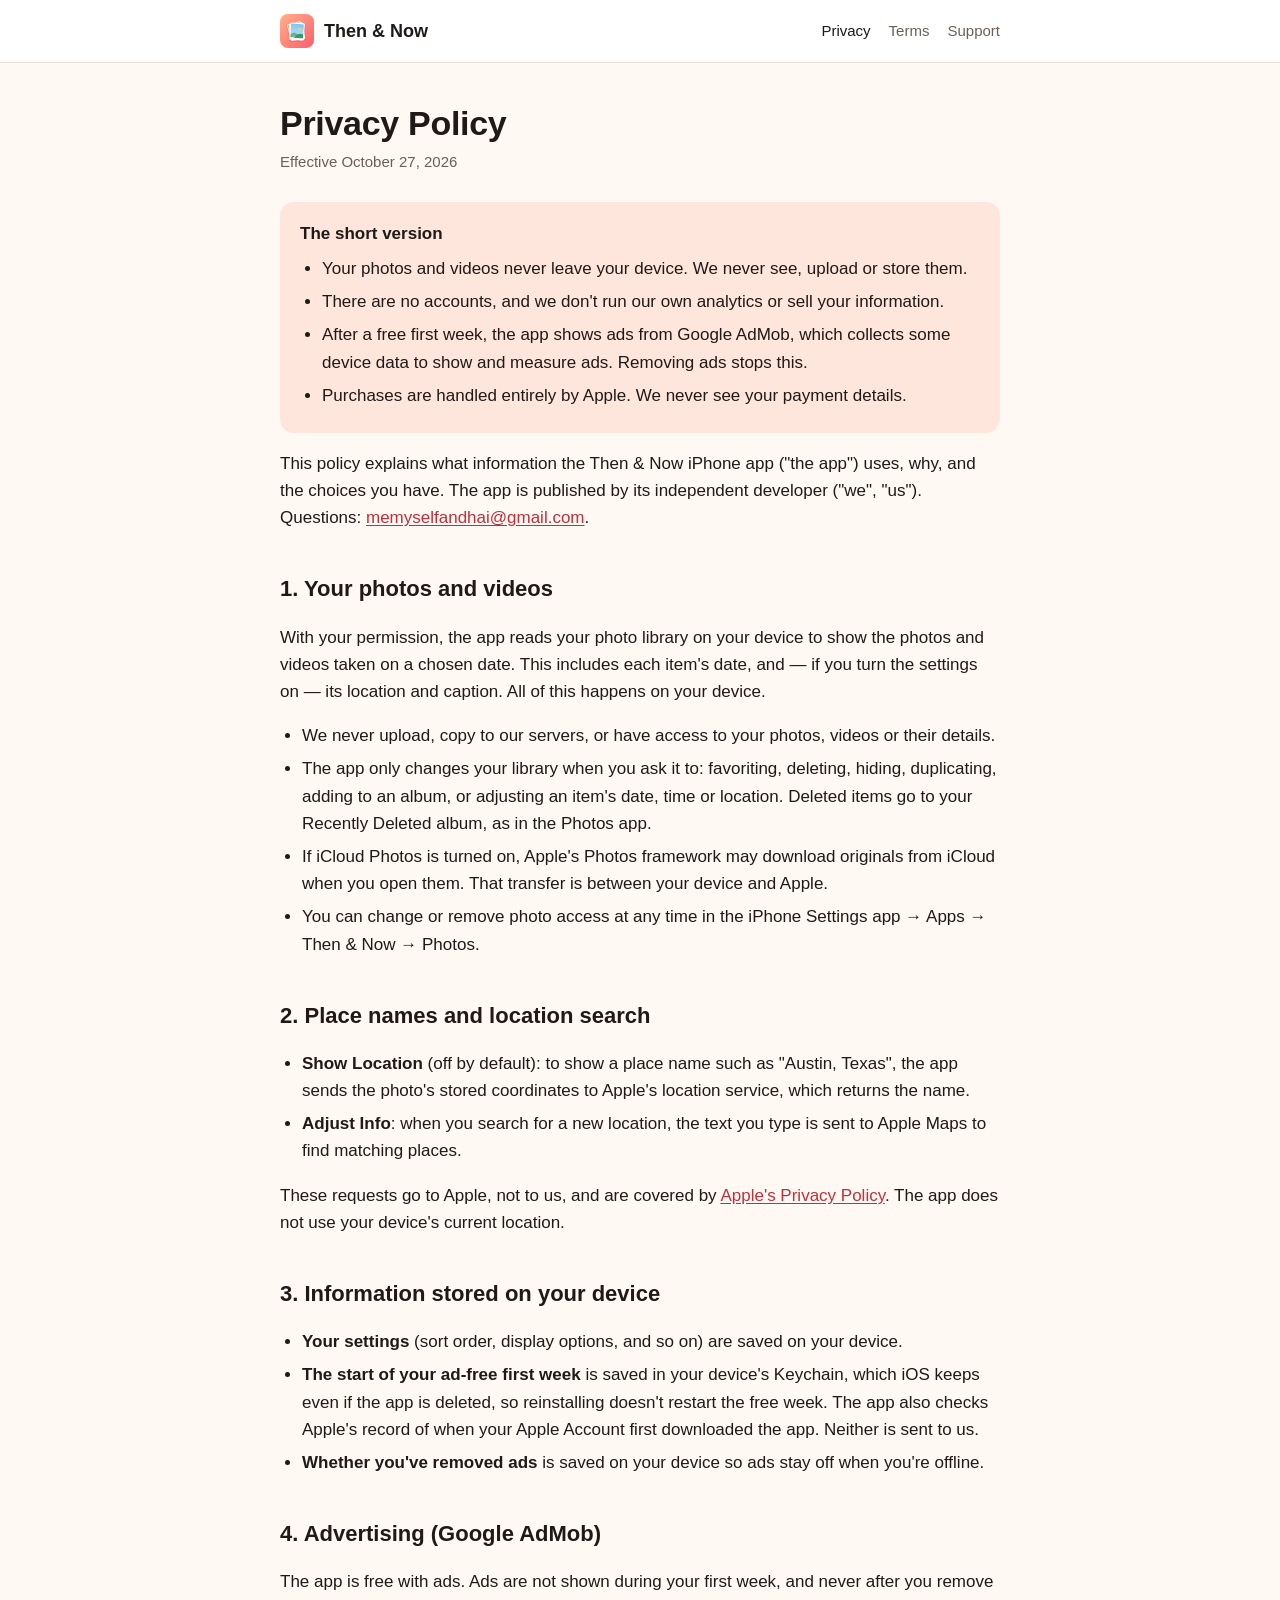
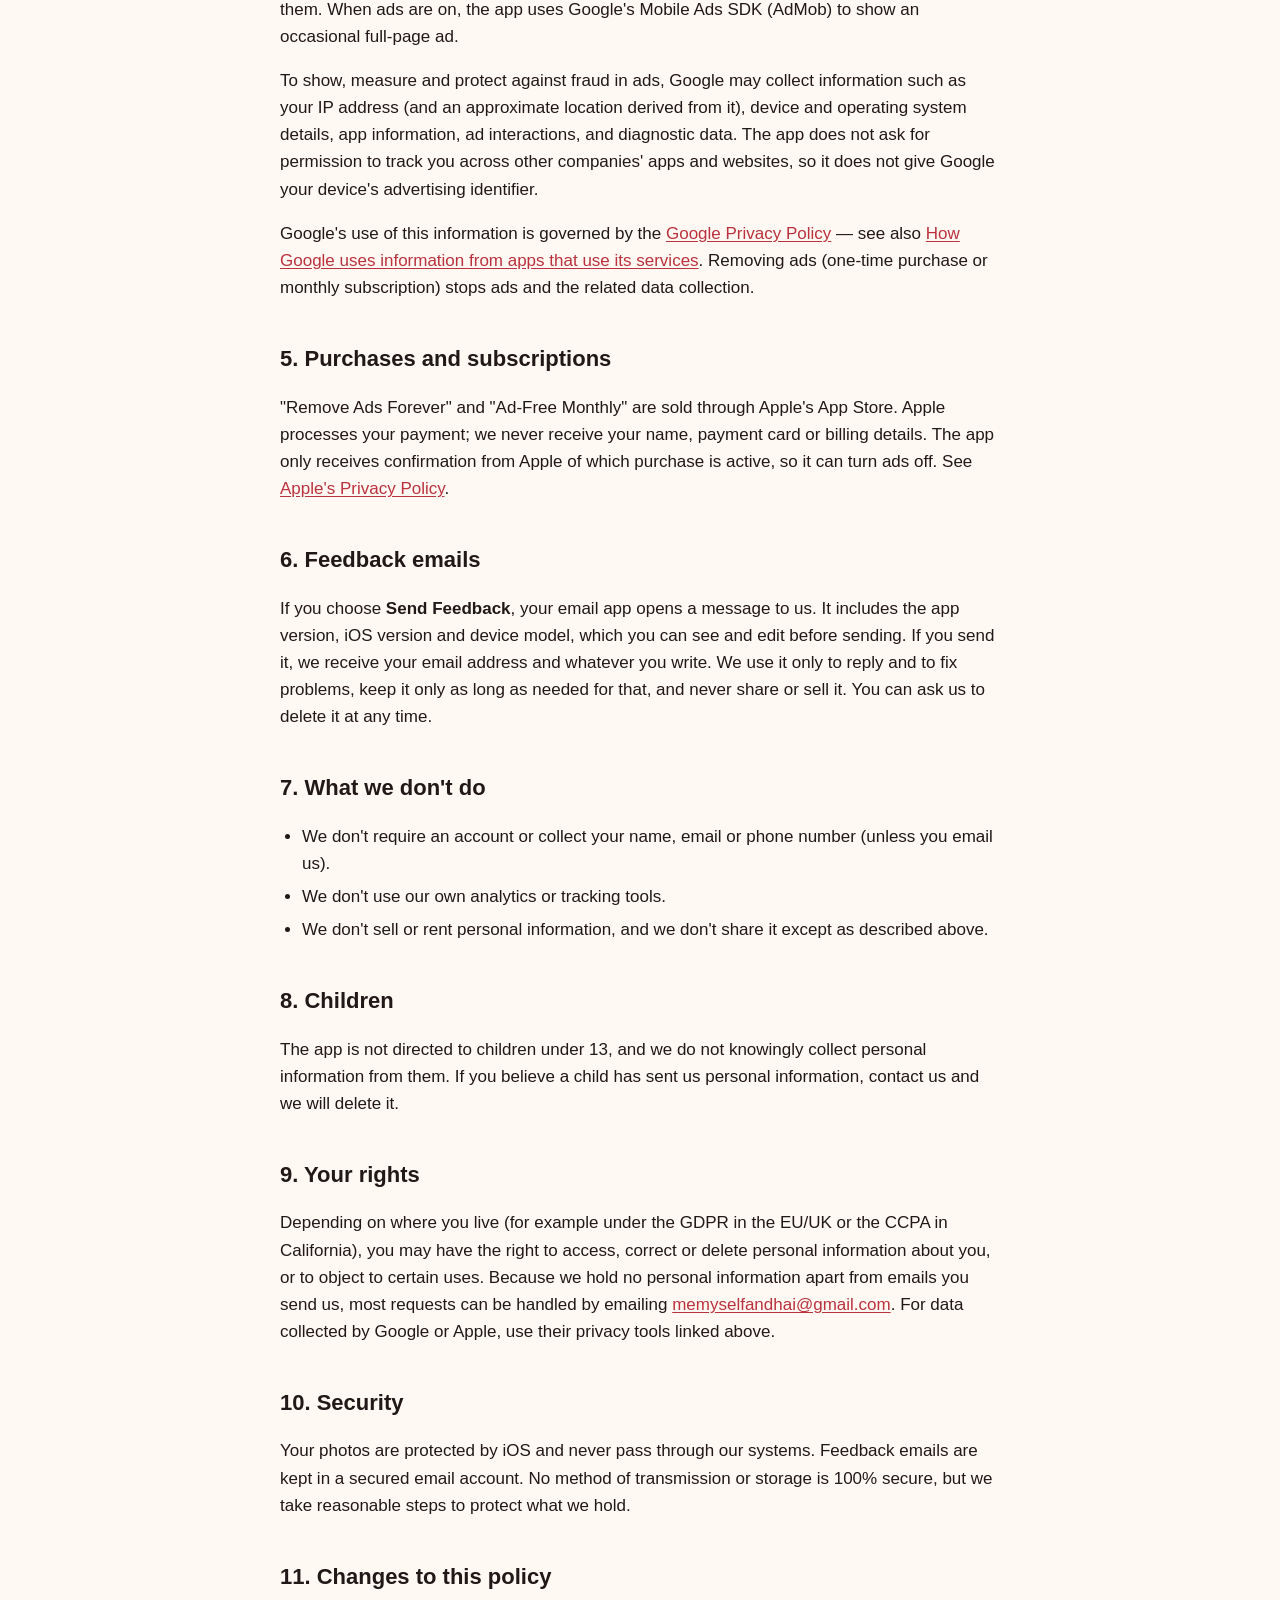
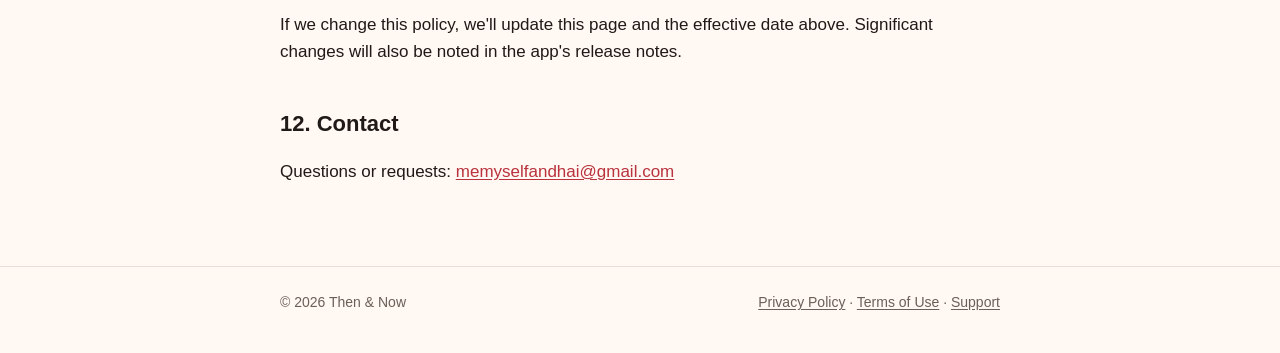
==== privacy.html @ 224055dd "Add files via upload" ====
<!doctype html>
<html lang="en">
<head>
<meta charset="utf-8">
<meta name="viewport" content="width=device-width, initial-scale=1">
<title>Privacy Policy — Then &amp; Now</title>
<meta name="description" content="How Then & Now handles your photos and information.">
<link rel="icon" type="image/png" href="icon.png">
<link rel="apple-touch-icon" href="apple-touch-icon.png">
<link rel="stylesheet" href="style.css">
</head>
<body>
<header class="site-header">
  <div class="wrap">
    <a class="brand" href="./"><img src="icon.png" alt="" width="34" height="34">Then &amp; Now</a>
    <nav class="site-nav" aria-label="Site">
      <a href="privacy.html" aria-current="page">Privacy</a>
      <a href="terms.html">Terms</a>
      <a href="support.html">Support</a>
    </nav>
  </div>
</header>

<main class="wrap doc">
  <h1>Privacy Policy</h1>
  <p class="updated">Effective October 27, 2026</p>

  <div class="summary">
    <p><strong>The short version</strong></p>
    <ul>
      <li>Your photos and videos never leave your device. We never see, upload or store them.</li>
      <li>There are no accounts, and we don't run our own analytics or sell your information.</li>
      <li>After a free first week, the app shows ads from Google AdMob, which collects some device data to show and measure ads. Removing ads stops this.</li>
      <li>Purchases are handled entirely by Apple. We never see your payment details.</li>
    </ul>
  </div>

  <p>This policy explains what information the Then &amp; Now iPhone app ("the app") uses, why, and the choices you have. The app is published by its independent developer ("we", "us"). Questions: <a href="mailto:memyselfandhai@gmail.com">memyselfandhai@gmail.com</a>.</p>

  <h2>1. Your photos and videos</h2>
  <p>With your permission, the app reads your photo library on your device to show the photos and videos taken on a chosen date. This includes each item's date, and — if you turn the settings on — its location and caption. All of this happens on your device.</p>
  <ul>
    <li>We never upload, copy to our servers, or have access to your photos, videos or their details.</li>
    <li>The app only changes your library when you ask it to: favoriting, deleting, hiding, duplicating, adding to an album, or adjusting an item's date, time or location. Deleted items go to your Recently Deleted album, as in the Photos app.</li>
    <li>If iCloud Photos is turned on, Apple's Photos framework may download originals from iCloud when you open them. That transfer is between your device and Apple.</li>
    <li>You can change or remove photo access at any time in the iPhone Settings app → Apps → Then &amp; Now → Photos.</li>
  </ul>

  <h2>2. Place names and location search</h2>
  <ul>
    <li><strong>Show Location</strong> (off by default): to show a place name such as "Austin, Texas", the app sends the photo's stored coordinates to Apple's location service, which returns the name.</li>
    <li><strong>Adjust Info</strong>: when you search for a new location, the text you type is sent to Apple Maps to find matching places.</li>
  </ul>
  <p>These requests go to Apple, not to us, and are covered by <a href="https://www.apple.com/legal/privacy/">Apple's Privacy Policy</a>. The app does not use your device's current location.</p>

  <h2>3. Information stored on your device</h2>
  <ul>
    <li><strong>Your settings</strong> (sort order, display options, and so on) are saved on your device.</li>
    <li><strong>The start of your ad-free first week</strong> is saved in your device's Keychain, which iOS keeps even if the app is deleted, so reinstalling doesn't restart the free week. The app also checks Apple's record of when your Apple Account first downloaded the app. Neither is sent to us.</li>
    <li><strong>Whether you've removed ads</strong> is saved on your device so ads stay off when you're offline.</li>
  </ul>

  <h2>4. Advertising (Google AdMob)</h2>
  <p>The app is free with ads. Ads are not shown during your first week, and never after you remove them. When ads are on, the app uses Google's Mobile Ads SDK (AdMob) to show an occasional full-page ad.</p>
  <p>To show, measure and protect against fraud in ads, Google may collect information such as your IP address (and an approximate location derived from it), device and operating system details, app information, ad interactions, and diagnostic data. The app does not ask for permission to track you across other companies' apps and websites, so it does not give Google your device's advertising identifier.</p>
  <p>Google's use of this information is governed by the <a href="https://policies.google.com/privacy">Google Privacy Policy</a> — see also <a href="https://policies.google.com/technologies/partner-sites">How Google uses information from apps that use its services</a>. Removing ads (one-time purchase or monthly subscription) stops ads and the related data collection.</p>

  <h2>5. Purchases and subscriptions</h2>
  <p>"Remove Ads Forever" and "Ad-Free Monthly" are sold through Apple's App Store. Apple processes your payment; we never receive your name, payment card or billing details. The app only receives confirmation from Apple of which purchase is active, so it can turn ads off. See <a href="https://www.apple.com/legal/privacy/">Apple's Privacy Policy</a>.</p>

  <h2>6. Feedback emails</h2>
  <p>If you choose <strong>Send Feedback</strong>, your email app opens a message to us. It includes the app version, iOS version and device model, which you can see and edit before sending. If you send it, we receive your email address and whatever you write. We use it only to reply and to fix problems, keep it only as long as needed for that, and never share or sell it. You can ask us to delete it at any time.</p>

  <h2>7. What we don't do</h2>
  <ul>
    <li>We don't require an account or collect your name, email or phone number (unless you email us).</li>
    <li>We don't use our own analytics or tracking tools.</li>
    <li>We don't sell or rent personal information, and we don't share it except as described above.</li>
  </ul>

  <h2>8. Children</h2>
  <p>The app is not directed to children under 13, and we do not knowingly collect personal information from them. If you believe a child has sent us personal information, contact us and we will delete it.</p>

  <h2>9. Your rights</h2>
  <p>Depending on where you live (for example under the GDPR in the EU/UK or the CCPA in California), you may have the right to access, correct or delete personal information about you, or to object to certain uses. Because we hold no personal information apart from emails you send us, most requests can be handled by emailing <a href="mailto:memyselfandhai@gmail.com">memyselfandhai@gmail.com</a>. For data collected by Google or Apple, use their privacy tools linked above.</p>

  <h2>10. Security</h2>
  <p>Your photos are protected by iOS and never pass through our systems. Feedback emails are kept in a secured email account. No method of transmission or storage is 100% secure, but we take reasonable steps to protect what we hold.</p>

  <h2>11. Changes to this policy</h2>
  <p>If we change this policy, we'll update this page and the effective date above. Significant changes will also be noted in the app's release notes.</p>

  <h2>12. Contact</h2>
  <p>Questions or requests: <a href="mailto:memyselfandhai@gmail.com">memyselfandhai@gmail.com</a></p>
</main>

<footer class="site-footer">
  <div class="wrap">
    <span>© 2026 Then &amp; Now</span>
    <span><a href="privacy.html">Privacy Policy</a> · <a href="terms.html">Terms of Use</a> · <a href="support.html">Support</a></span>
  </div>
</footer>
</body>
</html>
---- style.css ----
:root {
  --bg: #FFF8F3;
  --surface: #FFFFFF;
  --text: #1F1A17;
  --muted: #6B5F57;
  --line: #EADFD6;
  --accent: #E8505B;
  --accent-ink: #B9323D;
  --accent-soft: #FFE6DD;
  color-scheme: light dark;
}

@media (prefers-color-scheme: dark) {
  :root {
    --bg: #161312;
    --surface: #201B19;
    --text: #F4EDE8;
    --muted: #B3A69D;
    --line: #3A322E;
    --accent: #FF7A72;
    --accent-ink: #FF9A92;
    --accent-soft: #3A2421;
  }
}

* { box-sizing: border-box; }

html { -webkit-text-size-adjust: 100%; }

body {
  margin: 0;
  background: var(--bg);
  color: var(--text);
  font: 17px/1.6 -apple-system, BlinkMacSystemFont, "SF Pro Text", "Segoe UI", Roboto, Helvetica, Arial, sans-serif;
}

a { color: var(--accent-ink); text-underline-offset: 2px; }
a:hover { color: var(--accent); }

.wrap { max-width: 760px; margin: 0 auto; padding: 0 20px; }

/* Header */
.site-header { border-bottom: 1px solid var(--line); background: var(--surface); }
.site-header .wrap { display: flex; align-items: center; justify-content: space-between; gap: 16px; flex-wrap: wrap; padding-top: 14px; padding-bottom: 14px; }
.brand { display: flex; align-items: center; gap: 10px; color: var(--text); text-decoration: none; font-weight: 700; font-size: 18px; }
.brand img { width: 34px; height: 34px; border-radius: 8px; }
.site-nav { display: flex; gap: 18px; flex-wrap: wrap; font-size: 15px; }
.site-nav a { color: var(--muted); text-decoration: none; }
.site-nav a:hover, .site-nav a[aria-current="page"] { color: var(--text); }

/* Home */
.hero { text-align: center; padding: 64px 0 40px; }
.hero img { width: 128px; height: 128px; border-radius: 29px; box-shadow: 0 12px 32px rgba(185, 50, 61, 0.22); }
.hero h1 { font-size: 40px; line-height: 1.15; margin: 24px 0 8px; letter-spacing: -0.5px; }
.hero p { font-size: 20px; color: var(--muted); margin: 0 auto; max-width: 520px; }
.features { display: grid; grid-template-columns: repeat(auto-fit, minmax(260px, 1fr)); gap: 16px; padding: 8px 0 56px; }
.feature { background: var(--surface); border: 1px solid var(--line); border-radius: 16px; padding: 20px; }
.feature h2 { font-size: 17px; margin: 0 0 6px; }
.feature p { margin: 0; color: var(--muted); font-size: 15px; line-height: 1.5; }

/* Documents */
.doc { padding-top: 40px; padding-bottom: 64px; }
.doc h1 { font-size: 34px; line-height: 1.2; margin: 0 0 6px; letter-spacing: -0.3px; }
.doc .updated { color: var(--muted); margin: 0 0 28px; font-size: 15px; }
.doc h2 { font-size: 22px; margin: 40px 0 10px; }
.doc h3 { font-size: 18px; margin: 24px 0 6px; }
.doc ul { padding-left: 22px; }
.doc li { margin: 6px 0; }
.summary { background: var(--accent-soft); border-radius: 14px; padding: 18px 20px; margin: 0 0 8px; }
.summary p { margin: 0 0 8px; }
.summary ul { margin: 0; }
.table-scroll { overflow-x: auto; margin: 12px 0; }
table { border-collapse: collapse; width: 100%; min-width: 520px; font-size: 15px; background: var(--surface); }
th, td { text-align: left; vertical-align: top; padding: 10px 12px; border: 1px solid var(--line); }
th { font-weight: 600; }
.caps { text-transform: uppercase; font-size: 15px; }

/* Footer */
.site-footer { border-top: 1px solid var(--line); color: var(--muted); font-size: 14px; padding: 24px 0 40px; }
.site-footer .wrap { display: flex; gap: 8px 20px; flex-wrap: wrap; justify-content: space-between; }
.site-footer a { color: var(--muted); }

@media (max-width: 520px) {
  .hero { padding-top: 44px; }
  .hero h1 { font-size: 32px; }
  .hero p { font-size: 18px; }
  .doc h1 { font-size: 28px; }
}
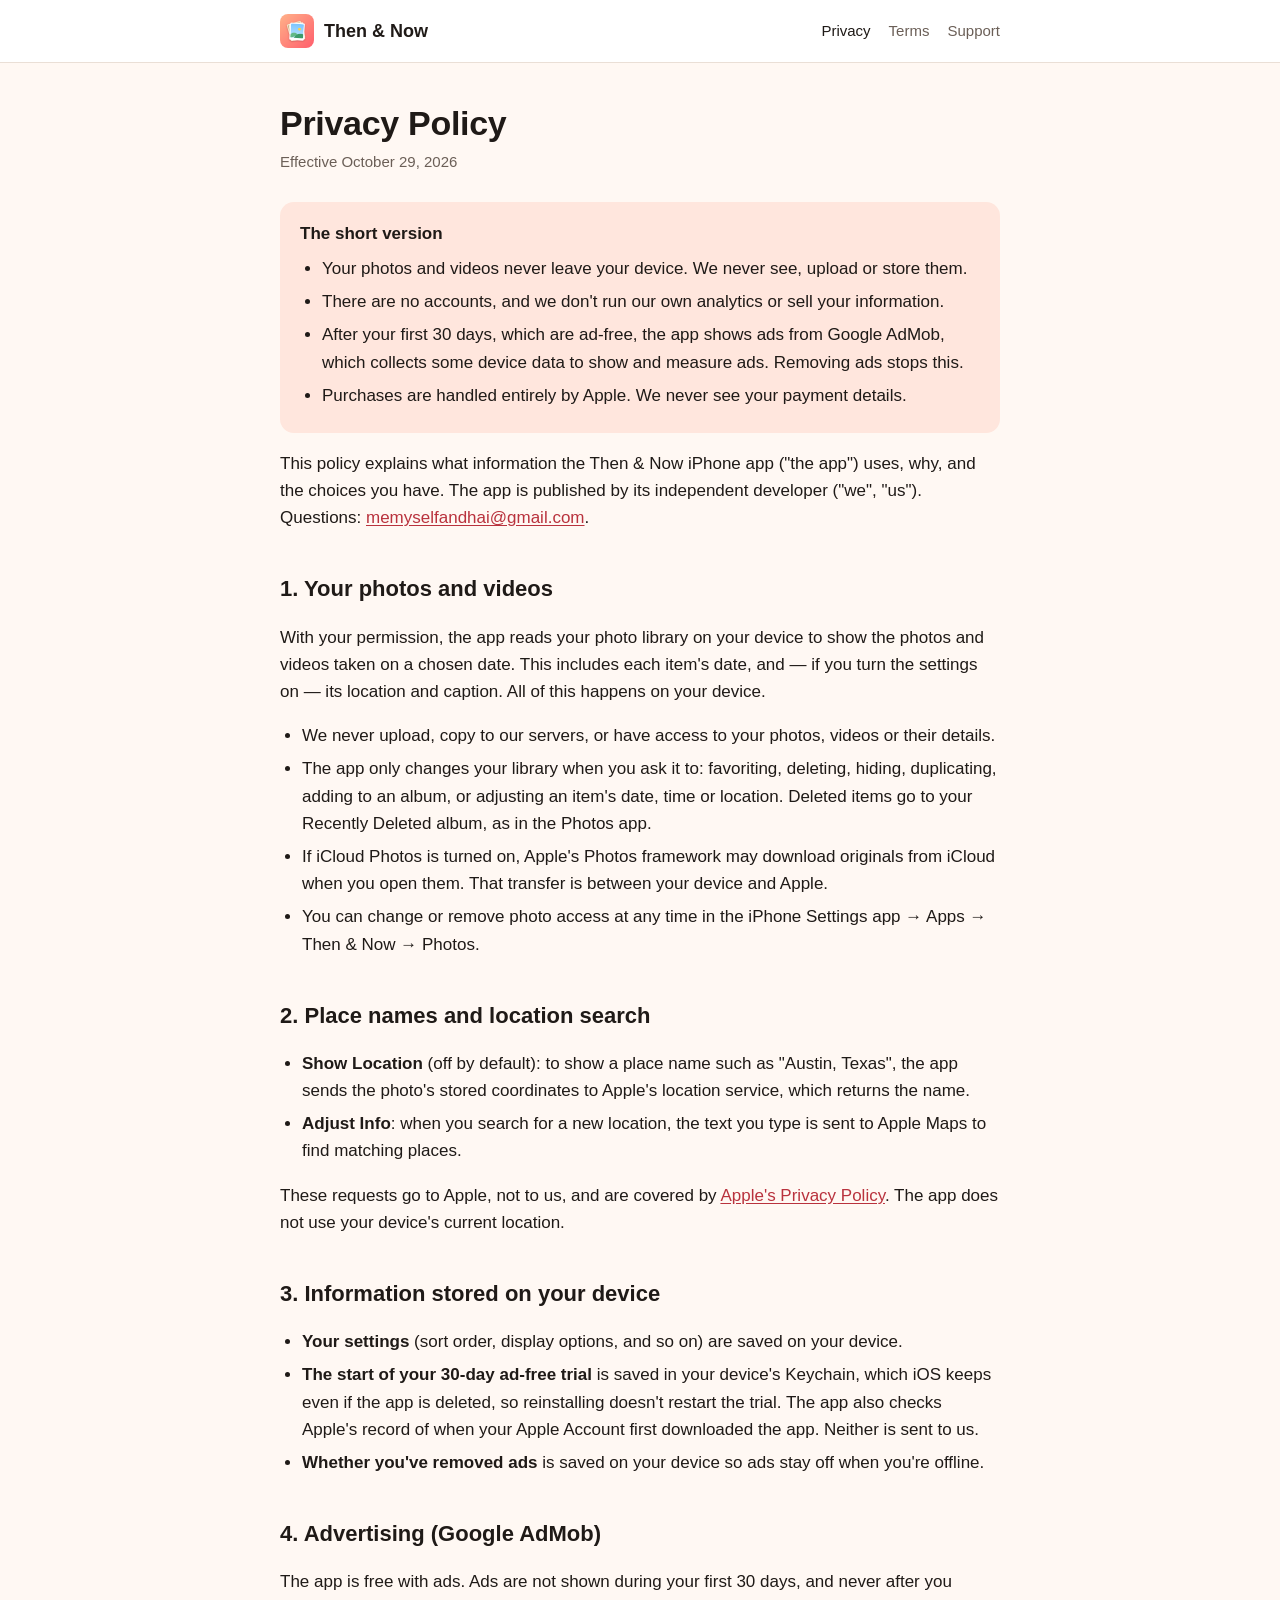
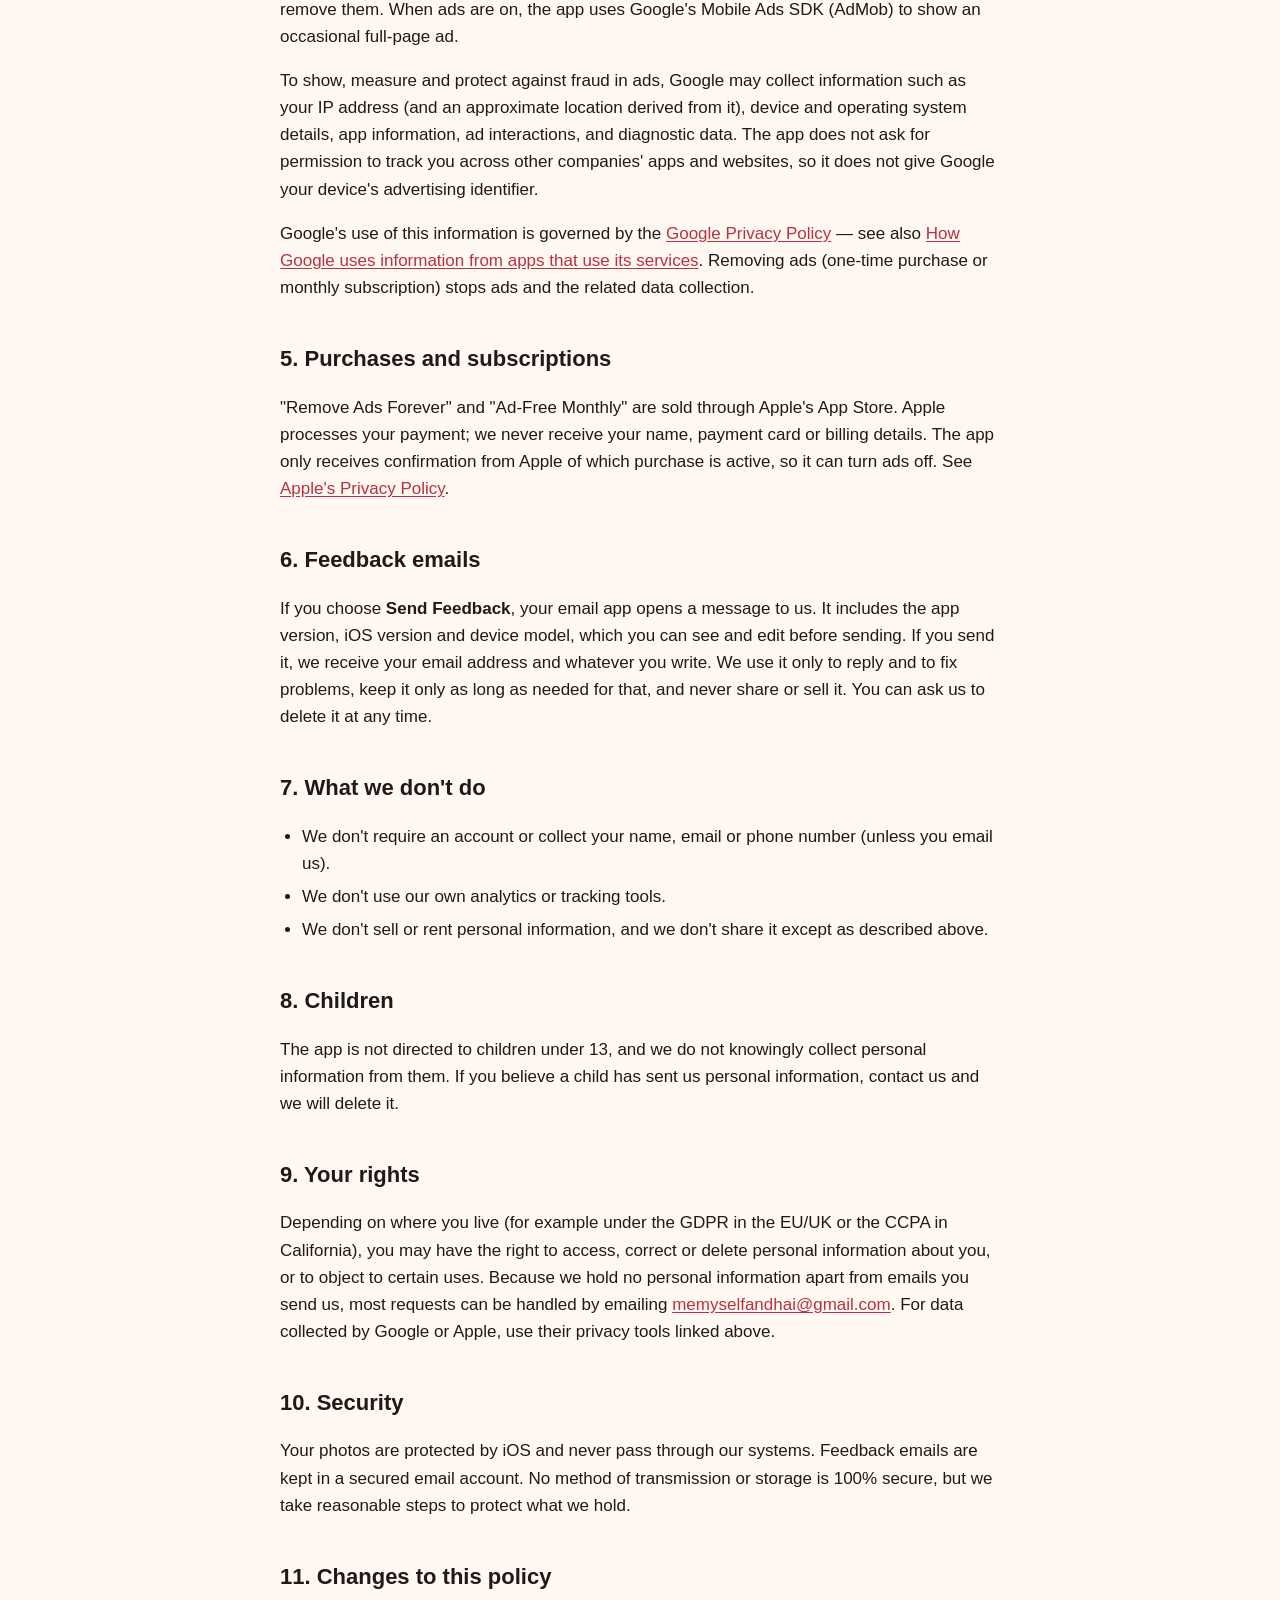
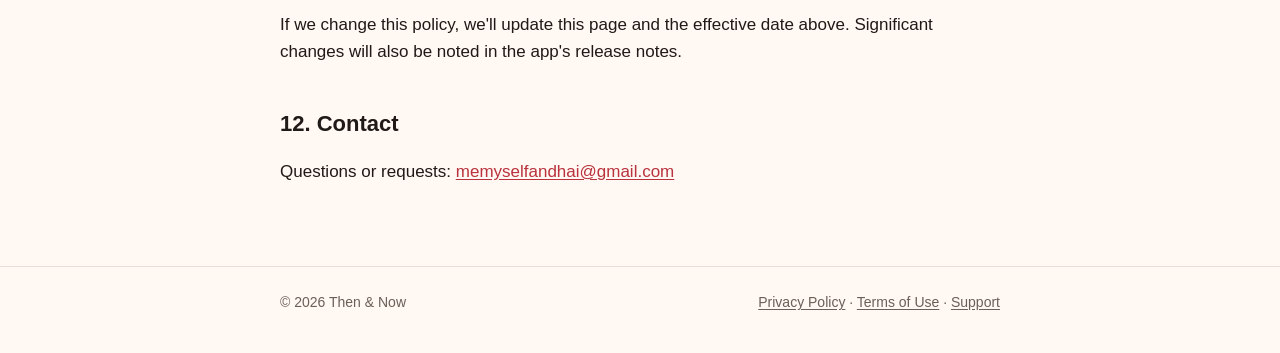
==== commit b8e4de9d: "updated free trial period & price" ====
--- a/privacy.html
+++ b/privacy.html
@@ -23,14 +23,14 @@
 
 <main class="wrap doc">
   <h1>Privacy Policy</h1>
-  <p class="updated">Effective October 27, 2026</p>
+  <p class="updated">Effective October 29, 2026</p>
 
   <div class="summary">
     <p><strong>The short version</strong></p>
     <ul>
       <li>Your photos and videos never leave your device. We never see, upload or store them.</li>
       <li>There are no accounts, and we don't run our own analytics or sell your information.</li>
-      <li>After a free first week, the app shows ads from Google AdMob, which collects some device data to show and measure ads. Removing ads stops this.</li>
+      <li>After your first 30 days, which are ad-free, the app shows ads from Google AdMob, which collects some device data to show and measure ads. Removing ads stops this.</li>
       <li>Purchases are handled entirely by Apple. We never see your payment details.</li>
     </ul>
   </div>
@@ -56,12 +56,12 @@
   <h2>3. Information stored on your device</h2>
   <ul>
     <li><strong>Your settings</strong> (sort order, display options, and so on) are saved on your device.</li>
-    <li><strong>The start of your ad-free first week</strong> is saved in your device's Keychain, which iOS keeps even if the app is deleted, so reinstalling doesn't restart the free week. The app also checks Apple's record of when your Apple Account first downloaded the app. Neither is sent to us.</li>
+    <li><strong>The start of your 30-day ad-free trial</strong> is saved in your device's Keychain, which iOS keeps even if the app is deleted, so reinstalling doesn't restart the trial. The app also checks Apple's record of when your Apple Account first downloaded the app. Neither is sent to us.</li>
     <li><strong>Whether you've removed ads</strong> is saved on your device so ads stay off when you're offline.</li>
   </ul>
 
   <h2>4. Advertising (Google AdMob)</h2>
-  <p>The app is free with ads. Ads are not shown during your first week, and never after you remove them. When ads are on, the app uses Google's Mobile Ads SDK (AdMob) to show an occasional full-page ad.</p>
+  <p>The app is free with ads. Ads are not shown during your first 30 days, and never after you remove them. When ads are on, the app uses Google's Mobile Ads SDK (AdMob) to show an occasional full-page ad.</p>
   <p>To show, measure and protect against fraud in ads, Google may collect information such as your IP address (and an approximate location derived from it), device and operating system details, app information, ad interactions, and diagnostic data. The app does not ask for permission to track you across other companies' apps and websites, so it does not give Google your device's advertising identifier.</p>
   <p>Google's use of this information is governed by the <a href="https://policies.google.com/privacy">Google Privacy Policy</a> — see also <a href="https://policies.google.com/technologies/partner-sites">How Google uses information from apps that use its services</a>. Removing ads (one-time purchase or monthly subscription) stops ads and the related data collection.</p>
 
